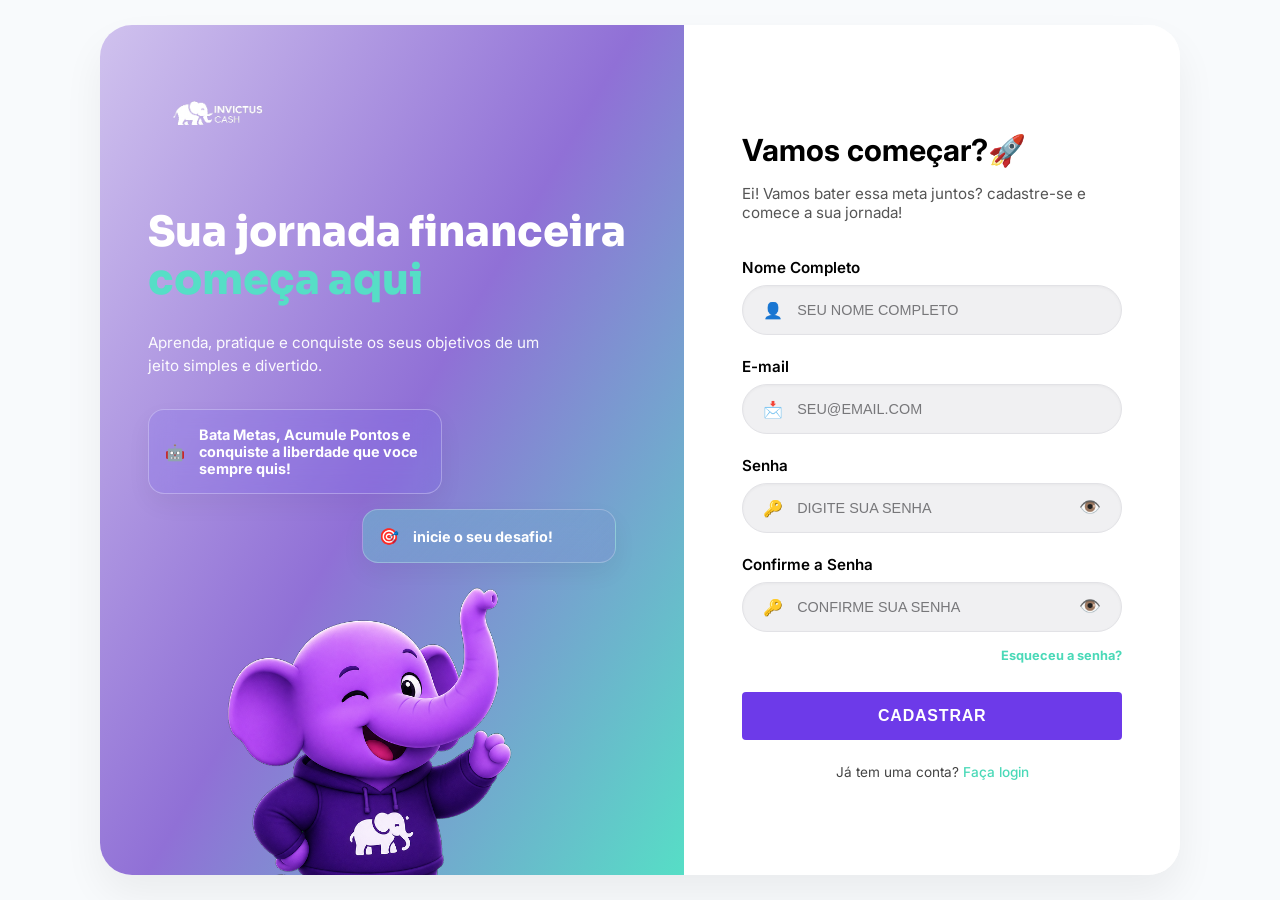
==== cadastro.html @ 2af41791 "arrumando bugs" ====
<!DOCTYPE html>
<html lang="pt-BR">
<head>
    <meta charset="UTF-8">
    <meta name="viewport" content="width=device-width, initial-scale=1.0">
    <title>cadastro - Invictus Cash</title>
    <link rel="stylesheet" href="css/cadastro.css">
    <link rel="preconnect" href="https://fonts.googleapis.com">
    <link rel="preconnect" href="https://fonts.gstatic.com" crossorigin>
    <link href="https://fonts.googleapis.com/css2?family=Inter:wght@400;500;600;700&family=Sora:wght@700;800&display=swap" rel="stylesheet">
</head>
<body class="cadastro-page">

    <div class="cadastro-container">
        
        <div class="cadastro-sidebar">
            <div class="sidebar-logo">
                <img src="img/image 8.png" alt="Invictus Cash logo featuring the brand name and visual identity">
            </div>
            
            <h1 class="sidebar-title">Sua jornada financeira <span class="cyan-text">começa aqui</span></h1>
            <p class="sidebar-subtitle">Aprenda, pratique e conquiste os seus objetivos de um jeito simples e divertido.</p>
            
            <div class="floating-card card-meta">
                <div class="card-icon-yellow">
                    🤖</div>
                <div class="card-text-box">
                    <h4>Bata Metas, Acumule Pontos e conquiste a liberdade que voce sempre quis!</h4>
                    
                </div>
            </div>

            <div class="floating-card card-streak">
                <div class="card-icon-fire">🎯</div>
                <div class="card-text-box">
                    <h4>inicie o seu desafio!</h4>
                </div>
            </div>

            <img src="img/image 10.png" alt="Mascote Elefante" class="mascot-img">
        </div>

       <div class="cadastro-content">
            <div class="form-box">
                <h2>Vamos começar?🚀</h2>
                <p class="form-subtitle">Ei! Vamos bater essa meta juntos? cadastre-se e comece a sua jornada!</p>

                <form id="register-form" data-redirect="login.html">

                    <div class="input-group">
                        <label>Nome Completo</label>
                        <div class="input-wrapper">
                            <span class="field-icon">👤</span> 
                            <input type="text" placeholder="SEU NOME COMPLETO" required>
                        </div>
                    </div>

                    <div class="input-group">
                        <label>E-mail</label>
                        <div class="input-wrapper">
                            <span class="field-icon">📩</span> 
                            <input type="email" placeholder="SEU@EMAIL.COM" required>
                        </div>
                    </div>

                    <div class="input-group">
                        <label>Senha</label>
                        <div class="input-wrapper">
                            <span class="field-icon">🔑</span> 
                            <input type="password" id="register-password" placeholder="DIGITE SUA SENHA" required>
                            <button type="button" id="toggle-register-password" class="btn-toggle-password">👁️</button>
                        </div>
                    </div>

                    <div class="input-group">
    <label>Confirme a Senha</label>
    <div class="input-wrapper">
        <span class="field-icon">🔑</span> 
        <input type="password" id="confirm-password" placeholder="CONFIRME SUA SENHA" required>
        <button type="button" id="toggle-confirm-password" class="btn-toggle-password">👁️</button>
    </div>
    <span id="password-error" class="error-message"></span>
</div>

                    <div class="forgot-link-box">
                        <a href="#" class="forgot-link">Esqueceu a senha?</a>
                    </div>

                    <button type="submit" class="btn-submit">CADASTRAR</button>
                </form>

                <p class="redirect-text">Já tem uma conta? <a href="login.html">Faça login</a></p>
            </div>
        </div>

    </div>


    <div vw class="enabled">
    <div vw-access-button class="active"></div>
    <div vw-plugin-wrapper>
        <div class="vw-plugin-top-wrapper"></div>
    </div>
</div>
<script src="https://vlibras.gov.br/app/vlibras-plugin.js"></script>
<script>
    new window.VLibras.Widget('https://vlibras.gov.br/app');
</script>

    <script src="js/cadastro.js"></script>
</body>
</html>
---- css/cadastro.css ----
/* Configuração da página inteira */
.cadastro-page {
    margin: 0;
    padding: 0;
    box-sizing: border-box;
    min-height: 100vh;
    display: flex;
    align-items: center;
    justify-content: center;
    background-color: #F8FAFC;
    font-family: 'Inter', sans-serif;
}

.cadastro-container {
    display: flex;
    width: 100%;
    max-width: 1080px;
    height: 95vh;
    max-height: 850px;
    background: #ffffff;
    border-radius: 32px;
    box-shadow: 0 20px 40px rgba(0,0,0,0.06);
    overflow: hidden;
    margin: 20px;
}

/* ── SIDERBAR GRADIENTE (ESQUERDA) ── */
.cadastro-sidebar {
    flex: 1.1; /* Um pouco mais larga que o formulário */
    background: linear-gradient(120deg, #D0C2EE, #9070D6, #56DEC6);
    padding: 48px;
    display: flex;
    flex-direction: column;
    position: relative;
    overflow: hidden;
}

.sidebar-logo img {
    height: 100px;
    object-fit: contain;
}

.sidebar-title {
    font-family: 'Sora', sans-serif;
    color: #FFFFFF;
    font-size: 2.6rem;
    font-weight: 800;
    line-height: 1.15;
    margin-top: 32px;
    margin-bottom: 12px;
}

.cyan-text {
    color: #56DEC6;
}

.sidebar-subtitle {
    color: #FFFFFF;
    font-size: 0.95rem;
    line-height: 1.5;
    opacity: 0.95;
    max-width: 420px;
    margin-bottom: 32px;
}

/* Cards Flutuantes */
.floating-card {
    background: rgba(255, 255, 255, 0.15);
    backdrop-filter: blur(12px);
    -webkit-backdrop-filter: blur(12px);
    border: 1.5px solid rgba(255, 255, 255, 0.25);
    border-radius: 16px;
    padding: 16px;
    display: flex;
    align-items: center;
    gap: 14px;
    color: #FFFFFF;
    box-shadow: 0 10px 25px rgba(0, 0, 0, 0.05);
    position: relative;
    z-index: 2;
}

.card-text-box h4 {
    margin: 0;
    font-size: 0.9rem;
    font-weight: 700;
}

.card-text-box p {
    margin: 2px 0 0 0;
    font-size: 0.85rem;
    opacity: 0.9;
}

.card-meta {
    width: 260px;
    background: rgba(115, 103, 240, 0.2); /* Tom arroxeado translúcido */
    border-color: rgba(255, 255, 255, 0.3);
}

.pts-tag {
    color: #56DEC6;
    font-weight: 700;
    font-size: 0.85rem;
    display: inline-block;
    margin-top: 4px;
}

.card-streak {
    width: 220px;
    align-self: flex-end;
    margin-right: 20px;
    margin-top: 15px;
    background: linear-gradient(135deg, rgba(86, 222, 198, 0.4), rgba(144, 112, 214, 0.2));
}

/* Posicionamento do Elefante */
.mascot-img {
    position: absolute;
    bottom: -20px;
    left: 50%;
    transform: translateX(-50%);
    width: 78%;
    max-width: 340px;
    z-index: 1;
}

/* ── FORMULÁRIO (DIREITA) ── */
.cadastro-content {
    flex: 0.9;
    display: flex;
    align-items: center;
    justify-content: center;
    padding: 48px;
    background: #FFFFFF;
}

.form-box {
    width: 100%;
    max-width: 380px;
}

.form-box h2 {
    font-family: 'Inter', sans-serif;
    font-weight: 700;
    font-size: 1.9rem;
    color: #000000;
    margin-bottom: 8px;
}

.form-subtitle {
    color: #555555;
    font-size: 0.95rem;
    margin-bottom: 36px;
}

/* Inputs em formato de pílula com sombra interna sutil */
.input-group {
    margin-bottom: 22px;
}

.input-group label {
    display: block;
    font-weight: 600;
    color: #000000;
    margin-bottom: 8px;
    font-size: 0.95rem;
}

.input-wrapper {
    display: flex;
    align-items: center;
    background: #F0F0F2; /* Tom de cinza claro idêntico ao da imagem */
    border: 1px solid #E2E2E6;
    border-radius: 50px; /* Bordas arredondadas estilo pílula */
    padding: 0 20px;
    height: 48px;
    box-shadow: inset 0 1px 3px rgba(0,0,0,0.04);
}

.field-icon {
    margin-right: 12px;
    display: flex;
    align-items: center;
}

.input-wrapper input {
    background: none;
    border: none;
    outline: none;
    width: 100%;
    font-size: 0.9rem;
    color: #333333;
}

.input-wrapper input::placeholder {
    color: #77777A;
    font-weight: 400;
}

.forgot-link-box {
    text-align: right;
    margin-top: -10px;
    margin-bottom: 28px;
}

.forgot-link {
    color: #4AD9B8; /* Ciano do mockup */
    font-size: 0.8rem;
    font-weight: 700;
    text-decoration: none;
}

/* Botão Retangular Lilás/Roxo */
.btn-submit {
    width: 100%;
    height: 48px;
    background-color: #6D3AE9; /* Tom exato do botão ENTRAR */
    color: #FFFFFF;
    border: none;
    border-radius: 4px; /* Cantos quase retos igual ao design */
    font-weight: 700;
    font-size: 1rem;
    cursor: pointer;
    letter-spacing: 0.05em;
    transition: background-color 0.2s;
    text-decoration: none;
}

.btn-submit:hover {
    background-color: #5829CE;
}
.btn-link {
    color: #FFFFFF;
    text-decoration: none;
    display: block;
    width: 100%;
    height: 100%;
    line-height: 48px; /* Alinha verticalmente o texto */
}

/* Botão do Olhinho para Mostrar/Esconder Senha (Cadastro) */
.btn-toggle-password {
    background: none;
    border: none;
    cursor: pointer;
    font-size: 1.1rem;
    padding: 0;
    margin-left: 10px;
    display: flex;
    align-items: center;
    color: #77777A;
    transition: transform 0.1s ease, color 0.2s;
}

.btn-toggle-password:hover {
    color: #6D3AE9; /* Fica roxo ao passar o mouse, combinando com a identidade visual */
}

.btn-toggle-password:active {
    transform: scale(0.9); /* Efeito de clique sutil */
}

.redirect-text {
    text-align: center;
    margin-top: 24px;
    font-size: 0.85rem;
    color: #444444;
}

.redirect-text a {
    color: #4AD9B8;
    text-decoration: underline;
    font-weight: 500;
    text-decoration:none
   
}

/* Mensagem de Erro das Senhas */
.error-message {
    color: #ff4a4a;
    font-size: 0.85rem;
    font-family: 'Inter', sans-serif;
    margin-top: 6px;
    display: none; /* Começa escondido */
    font-weight: 500;
}

/* Responsivo para telas pequenas */
@media (max-width: 850px) {
    .cadastro-sidebar { display: none; }
    .cadastro-container { max-width: 450px; height: auto; min-height: 500px; }
}

a {
    text-decoration: none; /* Remove underline from links */
    color: #ffffff;
}
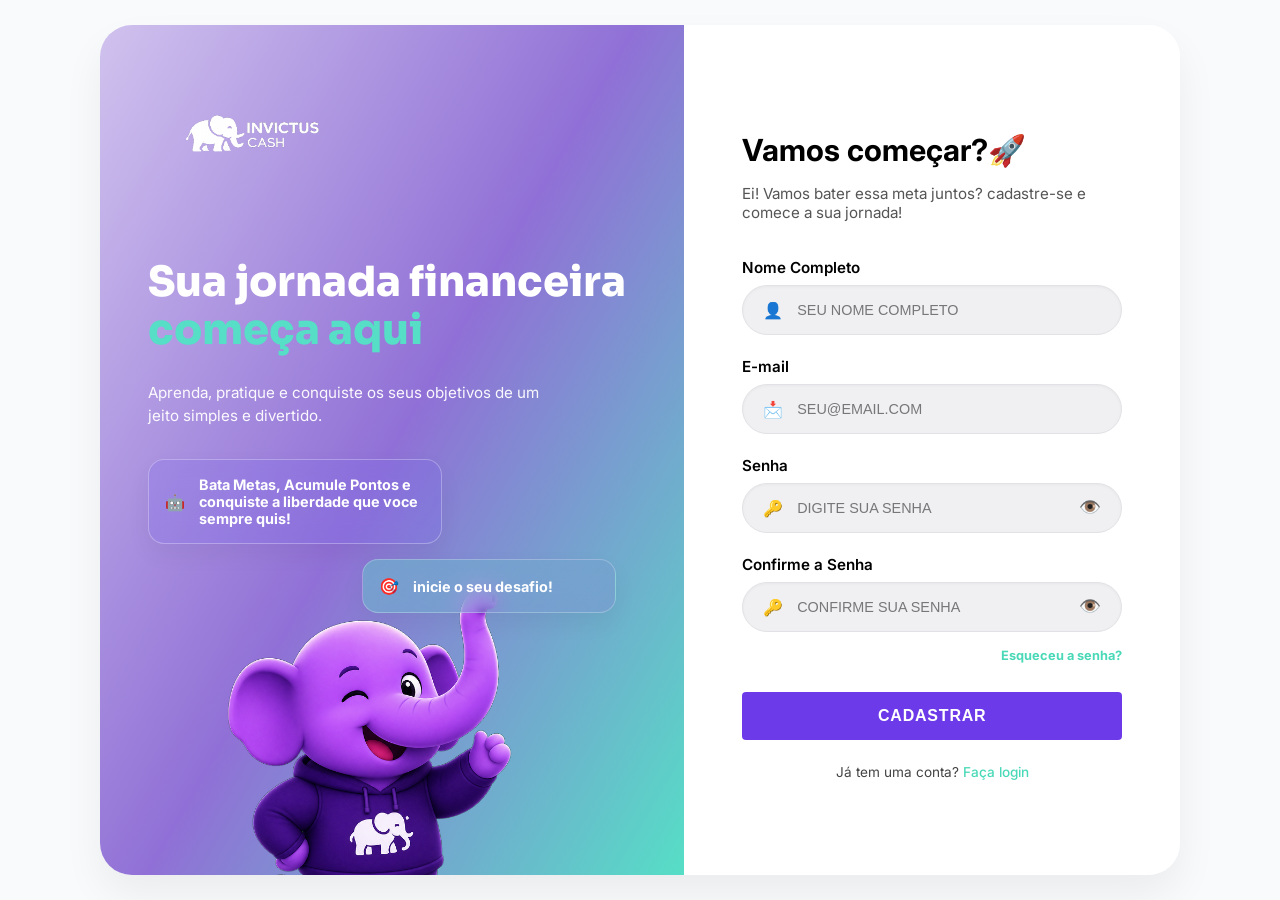
==== commit d9da08a6: "mais commit" ====
--- a/cadastro.html
+++ b/cadastro.html
@@ -40,7 +40,7 @@
             <img src="img/image 10.png" alt="Mascote Elefante" class="mascot-img">
         </div>
 
-       <div class="cadastro-content">
+        <div class="cadastro-content">
             <div class="form-box">
                 <h2>Vamos começar?🚀</h2>
                 <p class="form-subtitle">Ei! Vamos bater essa meta juntos? cadastre-se e comece a sua jornada!</p>
@@ -63,23 +63,28 @@
                         </div>
                     </div>
 
-                    <div class="input-group">
-                        <label>Senha</label>
-                        <div class="input-wrapper">
-                            <span class="field-icon">🔑</span> 
-                            <input type="password" id="register-password" placeholder="DIGITE SUA SENHA" required>
-                            <button type="button" id="toggle-register-password" class="btn-toggle-password">👁️</button>
-                        </div>
-                    </div>
+                <div class="input-group">
+    <label>Senha</label>
+    <div class="input-wrapper">
+        <span class="field-icon">🔑</span> 
+        <input type="password" id="register-password" minlength="8" placeholder="DIGITE SUA SENHA" required>
+        <button type="button" id="toggle-register-password" class="btn-toggle-password">👁️</button>
+    </div>
+    <span id="register-password-length-error" class="error-message" style="display: none; color: #ef4444; font-size: 0.8rem; margin-top: 5px;">
+        A senha deve ter pelo menos 8 caracteres.
+    </span>
+</div>
 
-                    <div class="input-group">
+<div class="input-group">
     <label>Confirme a Senha</label>
     <div class="input-wrapper">
         <span class="field-icon">🔑</span> 
         <input type="password" id="confirm-password" placeholder="CONFIRME SUA SENHA" required>
         <button type="button" id="toggle-confirm-password" class="btn-toggle-password">👁️</button>
     </div>
-    <span id="password-error" class="error-message"></span>
+    <span id="register-password-match-error" class="error-message" style="display: none; color: #ef4444; font-size: 0.8rem; margin-top: 5px;">
+        As senhas não coincidem.
+    </span>
 </div>
 
                     <div class="forgot-link-box">
--- a/css/cadastro.css
+++ b/css/cadastro.css
@@ -36,7 +36,7 @@
 }
 
 .sidebar-logo img {
-    height: 100px;
+    height: 150px;
     object-fit: contain;
 }
 
